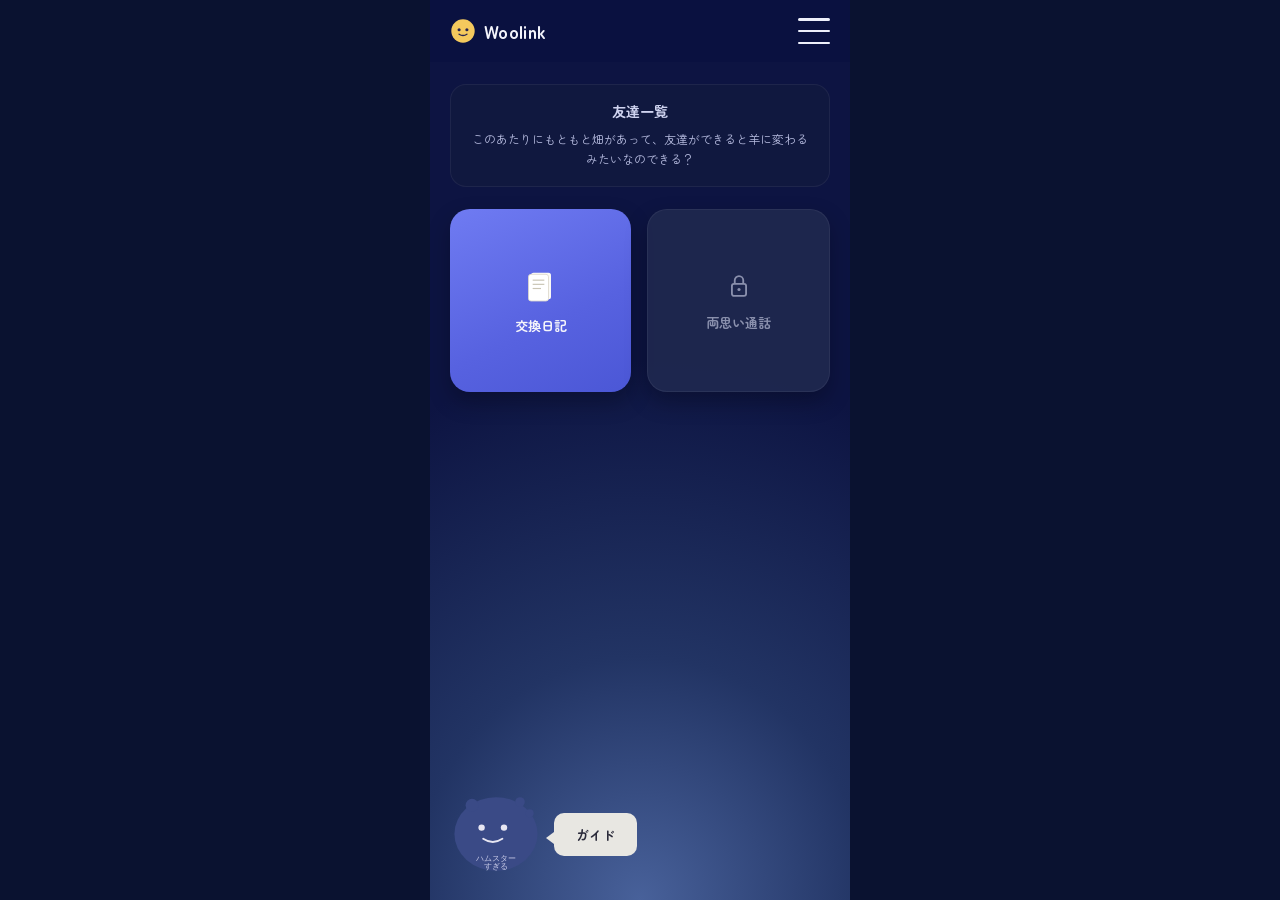
==== index.html @ 37bb602c "Add files via upload" ====
<!DOCTYPE html>
<html lang="ja">
<head>
<meta charset="UTF-8">
<meta name="viewport" content="width=device-width, initial-scale=1.0, maximum-scale=1.0, user-scalable=no">
<title>Woolink</title>
<link rel="stylesheet" href="style.css">
</head>
<body>

<div class="phone">

  <header class="topbar">
    <div class="brand">
      <svg class="brand-mark" viewBox="0 0 40 40" width="26" height="26" aria-hidden="true">
        <circle cx="20" cy="20" r="18" fill="#f4c95d"/>
        <circle cx="14" cy="18" r="2.4" fill="#2a2550"/>
        <circle cx="26" cy="18" r="2.4" fill="#2a2550"/>
        <path d="M14 25 Q20 29 26 25" stroke="#2a2550" stroke-width="2.2" fill="none" stroke-linecap="round"/>
      </svg>
      <span class="brand-name">Woolink</span>
    </div>
    <button class="menu-btn" id="menuBtn" aria-label="メニューを開く" aria-expanded="false" aria-controls="menuPanel">
      <span></span><span></span><span></span>
    </button>
  </header>

  <nav class="menu-panel" id="menuPanel" hidden>
    <a class="menu-item" href="placeholder.html?title=プロフィール">
      <span>プロフィール</span><svg viewBox="0 0 24 24" width="16" height="16"><path d="M9 6l6 6-6 6" stroke="currentColor" stroke-width="2" fill="none" stroke-linecap="round" stroke-linejoin="round"/></svg>
    </a>
    <a class="menu-item" href="placeholder.html?title=お知らせ">
      <span>お知らせ</span><svg viewBox="0 0 24 24" width="16" height="16"><path d="M9 6l6 6-6 6" stroke="currentColor" stroke-width="2" fill="none" stroke-linecap="round" stroke-linejoin="round"/></svg>
    </a>
    <a class="menu-item" href="placeholder.html?title=設定">
      <span>設定</span><svg viewBox="0 0 24 24" width="16" height="16"><path d="M9 6l6 6-6 6" stroke="currentColor" stroke-width="2" fill="none" stroke-linecap="round" stroke-linejoin="round"/></svg>
    </a>
    <a class="menu-item" href="placeholder.html?title=ヘルプ">
      <span>ヘルプ</span><svg viewBox="0 0 24 24" width="16" height="16"><path d="M9 6l6 6-6 6" stroke="currentColor" stroke-width="2" fill="none" stroke-linecap="round" stroke-linejoin="round"/></svg>
    </a>
    <a class="menu-item" href="placeholder.html?title=ログアウト">
      <span>ログアウト</span><svg viewBox="0 0 24 24" width="16" height="16"><path d="M9 6l6 6-6 6" stroke="currentColor" stroke-width="2" fill="none" stroke-linecap="round" stroke-linejoin="round"/></svg>
    </a>
  </nav>

  <main class="content">
    <section class="friend-card">
      <h1>友達一覧</h1>
      <p>このあたりにもともと畑があって、友達ができると羊に変わるみたいなのできる？</p>
    </section>

    <section class="actions">
      <a class="action-tile diary" href="placeholder.html?title=交換日記">
        <span class="badge" id="diaryBadge" aria-hidden="true"></span>
        <svg class="tile-icon" viewBox="0 0 48 48" width="40" height="40" aria-hidden="true">
          <rect x="12" y="8" width="24" height="32" rx="3" fill="#fbfaf6"/>
          <rect x="9" y="10" width="24" height="32" rx="3" fill="#ffffff" stroke="#dcd8cc" stroke-width="1"/>
          <line x1="14" y1="17" x2="28" y2="17" stroke="#c9c4b4" stroke-width="1.4"/>
          <line x1="14" y1="22" x2="28" y2="22" stroke="#c9c4b4" stroke-width="1.4"/>
          <line x1="14" y1="27" x2="24" y2="27" stroke="#c9c4b4" stroke-width="1.4"/>
        </svg>
        <span class="tile-label">交換日記</span>
      </a>

      <a class="action-tile call" href="placeholder.html?title=両思い通話">
        <svg class="tile-icon" viewBox="0 0 48 48" width="34" height="34" aria-hidden="true">
          <rect x="14" y="21" width="20" height="17" rx="3" fill="none" stroke="#8a90ad" stroke-width="2.6"/>
          <path d="M18 21v-5a6 6 0 0 1 12 0v5" fill="none" stroke="#8a90ad" stroke-width="2.6"/>
          <circle cx="24" cy="29" r="2.2" fill="#8a90ad"/>
        </svg>
        <span class="tile-label">両思い通話</span>
      </a>
    </section>
  </main>

  <footer class="mascot-row">
    <svg class="mascot" viewBox="0 0 120 110" width="96" height="88" aria-hidden="true">
      <ellipse cx="60" cy="60" rx="52" ry="46" fill="#3a4a86"/>
      <circle cx="30" cy="24" r="8" fill="#3a4a86"/>
      <circle cx="90" cy="20" r="6" fill="#3a4a86"/>
      <circle cx="102" cy="34" r="5" fill="#3a4a86"/>
      <circle cx="42" cy="52" r="4" fill="#e7e6f2"/>
      <circle cx="70" cy="52" r="4" fill="#e7e6f2"/>
      <path d="M44 66 Q56 74 68 66" stroke="#e7e6f2" stroke-width="2.4" fill="none" stroke-linecap="round"/>
      <text x="60" y="94" text-anchor="middle" font-size="10" fill="#c9cbe8" font-family="'Hiragino Sans','Noto Sans JP',sans-serif">ハムスター</text>
      <text x="60" y="104" text-anchor="middle" font-size="10" fill="#c9cbe8" font-family="'Hiragino Sans','Noto Sans JP',sans-serif">すぎる</text>
    </svg>
    <a class="guide-bubble" href="placeholder.html?title=ガイド">ガイド</a>
  </footer>

</div>

<script>
  // 交換日記に未読の更新がある場合だけ true にしてください（実データと連携する箇所）
  const hasDiaryNotification = false;
  const diaryBadge = document.getElementById('diaryBadge');
  if (hasDiaryNotification) {
    diaryBadge.classList.add('is-visible');
  }

  const menuBtn = document.getElementById('menuBtn');
  const menuPanel = document.getElementById('menuPanel');

  menuBtn.addEventListener('click', () => {
    const isOpen = !menuPanel.hidden;
    if (isOpen) {
      menuPanel.hidden = true;
      menuBtn.classList.remove('open');
      menuBtn.setAttribute('aria-expanded', 'false');
    } else {
      menuPanel.hidden = false;
      menuBtn.classList.add('open');
      menuBtn.setAttribute('aria-expanded', 'true');
    }
  });

  document.addEventListener('click', (e) => {
    if (!menuPanel.hidden && !menuPanel.contains(e.target) && !menuBtn.contains(e.target)) {
      menuPanel.hidden = true;
      menuBtn.classList.remove('open');
      menuBtn.setAttribute('aria-expanded', 'false');
    }
  });
</script>

</body>
</html>
---- style.css ----
@import url('https://fonts.googleapis.com/css2?family=Zen+Maru+Gothic:wght@400;500;700&display=swap');

* { box-sizing: border-box; }

html, body {
  margin: 0;
  padding: 0;
  height: 100%;
  font-family: 'Zen Maru Gothic', 'Hiragino Maru Gothic ProN', 'Hiragino Sans', sans-serif;
  background: #0a1230;
}

body {
  display: flex;
  justify-content: center;
  align-items: flex-start;
  min-height: 100vh;
}

.phone {
  position: relative;
  width: 100%;
  max-width: 420px;
  min-height: 100vh;
  overflow: hidden;
  background:
    radial-gradient(120% 60% at 50% 100%, #48619a 0%, #223464 45%, #0d1442 100%);
  color: #eef0fb;
  display: flex;
  flex-direction: column;
}

/* ---------- Header ---------- */

.topbar {
  display: flex;
  align-items: center;
  justify-content: space-between;
  padding: 18px 20px;
  background: #0a1140;
}

.brand {
  display: flex;
  align-items: center;
  gap: 8px;
}

.brand-name {
  font-weight: 700;
  font-size: 18px;
  letter-spacing: 0.02em;
  color: #f3f4fb;
}

.menu-btn {
  width: 32px;
  height: 26px;
  background: none;
  border: none;
  padding: 0;
  display: flex;
  flex-direction: column;
  justify-content: space-between;
  cursor: pointer;
}

.menu-btn span {
  display: block;
  height: 2.5px;
  width: 100%;
  background: #eef0fb;
  border-radius: 2px;
  transition: transform 0.2s ease, opacity 0.2s ease;
}

.menu-btn.open span:nth-child(1) { transform: translateY(11px) rotate(45deg); }
.menu-btn.open span:nth-child(2) { opacity: 0; }
.menu-btn.open span:nth-child(3) { transform: translateY(-11px) rotate(-45deg); }

/* ---------- Dropdown menu ---------- */

.menu-panel {
  position: absolute;
  top: 62px;
  right: 16px;
  z-index: 20;
  width: 200px;
  background: #f7f6f2;
  border-radius: 14px;
  box-shadow: 0 12px 30px rgba(0,0,0,0.35);
  padding: 6px;
  display: flex;
  flex-direction: column;
}

.menu-panel[hidden] {
  display: none;
}

.menu-item {
  display: flex;
  align-items: center;
  justify-content: space-between;
  padding: 13px 14px;
  color: #2b2b3a;
  text-decoration: none;
  font-size: 14.5px;
  border-radius: 10px;
}

.menu-item:not(:last-child) {
  border-bottom: 1px solid #e7e5dd;
  border-radius: 10px 10px 0 0;
}

.menu-item:active,
.menu-item:hover {
  background: #ece9e1;
}

.menu-item svg {
  color: #9c9a90;
  flex-shrink: 0;
}

/* ---------- Content ---------- */

.content {
  padding: 22px 20px 0;
  flex: 1;
}

.friend-card {
  background: rgba(20, 28, 62, 0.55);
  border: 1px solid rgba(255,255,255,0.06);
  border-radius: 16px;
  padding: 16px 18px;
  text-align: center;
}

.friend-card h1 {
  margin: 0 0 8px;
  font-size: 14px;
  font-weight: 700;
  color: #cfd3f0;
}

.friend-card p {
  margin: 0;
  font-size: 12px;
  line-height: 1.7;
  color: #b7bce0;
}

.actions {
  display: flex;
  gap: 16px;
  margin-top: 22px;
}

.action-tile {
  position: relative;
  flex: 1;
  aspect-ratio: 1 / 1;
  border-radius: 20px;
  display: flex;
  flex-direction: column;
  align-items: center;
  justify-content: center;
  gap: 10px;
  text-decoration: none;
  box-shadow: 0 10px 22px rgba(0,0,0,0.25);
}

.action-tile.diary {
  background: linear-gradient(155deg, #6f7bf2 0%, #5762e0 60%, #4b57d6 100%);
}

.action-tile.call {
  background: rgba(35, 44, 82, 0.75);
  border: 1px solid rgba(255,255,255,0.06);
}

.tile-label {
  font-size: 13px;
  font-weight: 700;
  color: #f5f5fb;
}

.action-tile.call .tile-label {
  color: #8a90ad;
}

.badge {
  position: absolute;
  top: -8px;
  left: -8px;
  width: 18px;
  height: 18px;
  border-radius: 50%;
  background: #f2c94c;
  border: 2px solid #0d1442;
  box-shadow: 0 3px 8px rgba(0,0,0,0.3);
  display: none;
}

.badge.is-visible {
  display: block;
}

/* ---------- Footer / mascot ---------- */

.mascot-row {
  display: flex;
  align-items: flex-end;
  gap: 10px;
  padding: 24px 18px 26px;
  margin-top: auto;
}

.guide-bubble {
  position: relative;
  background: #e8e7e2;
  color: #2b2b3a;
  text-decoration: none;
  font-size: 13px;
  font-weight: 700;
  padding: 12px 22px;
  border-radius: 10px;
  margin-bottom: 18px;
}

.guide-bubble::after {
  content: "";
  position: absolute;
  left: -8px;
  bottom: 12px;
  border-width: 6px 8px 6px 0;
  border-style: solid;
  border-color: transparent #e8e7e2 transparent transparent;
}

/* ---------- Placeholder page ---------- */

.placeholder-main {
  flex: 1;
  display: flex;
  flex-direction: column;
  align-items: center;
  justify-content: center;
  text-align: center;
  padding: 40px 24px;
  gap: 14px;
}

.placeholder-main h1 {
  font-size: 18px;
  color: #f3f4fb;
  margin: 0;
}

.placeholder-main p {
  font-size: 13px;
  color: #a9adcf;
  line-height: 1.8;
  margin: 0;
  max-width: 280px;
}

.placeholder-icon {
  width: 64px;
  height: 64px;
  border-radius: 50%;
  background: rgba(255,255,255,0.06);
  display: flex;
  align-items: center;
  justify-content: center;
  margin-bottom: 4px;
}

.back-btn {
  display: inline-flex;
  align-items: center;
  gap: 6px;
  background: none;
  border: 1px solid rgba(255,255,255,0.55);
  color: #eef0fb;
  font-family: inherit;
  font-size: 13px;
  font-weight: 700;
  padding: 12px 22px;
  border-radius: 999px;
  cursor: pointer;
  margin-top: 8px;
}

.back-btn:active {
  background: rgba(255,255,255,0.1);
}
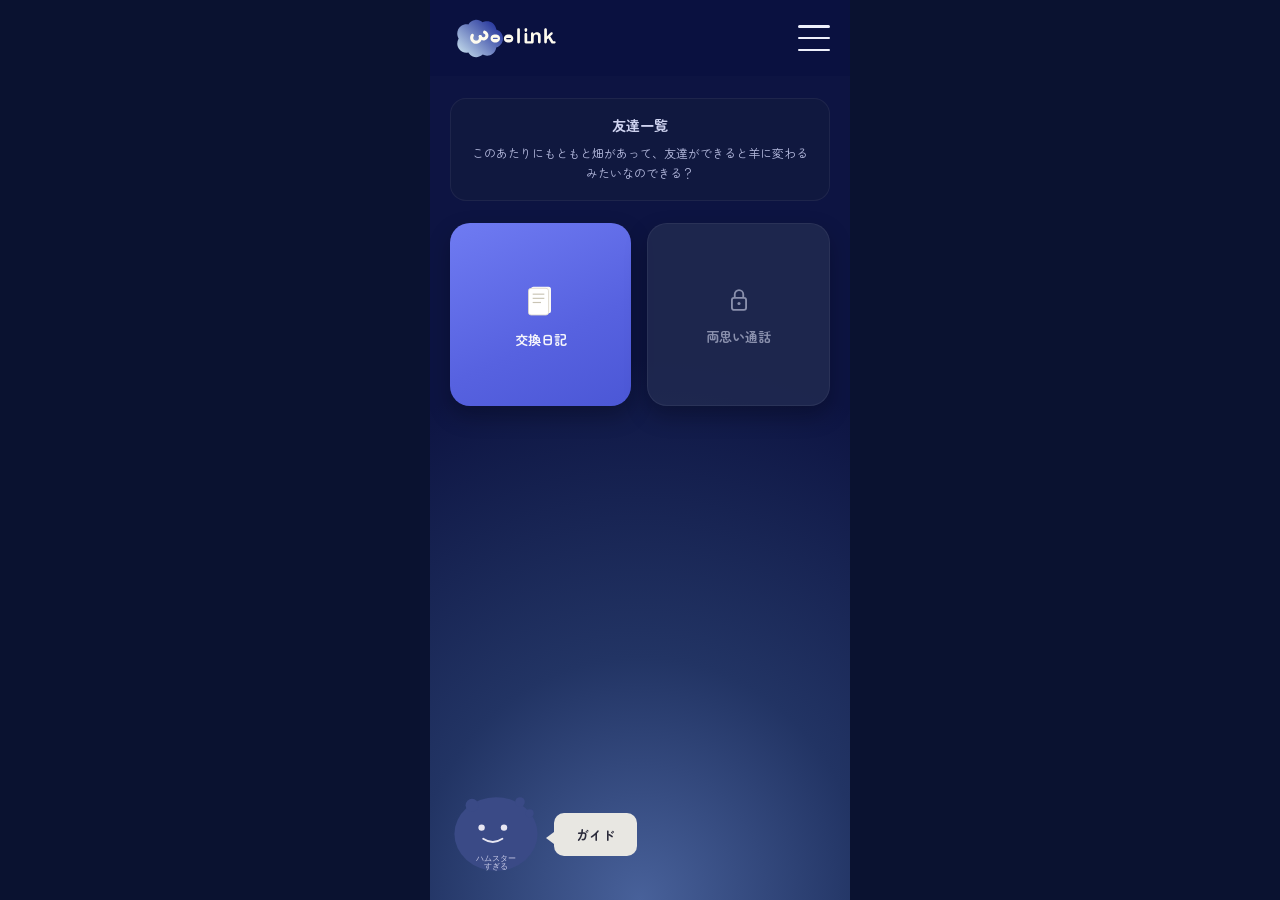
==== commit eee5bfda: "ヘッダーロゴの変更 ヘッダーのロゴを変更しました。" ====
--- a/index.html
+++ b/index.html
@@ -12,13 +12,7 @@
 
   <header class="topbar">
     <div class="brand">
-      <svg class="brand-mark" viewBox="0 0 40 40" width="26" height="26" aria-hidden="true">
-        <circle cx="20" cy="20" r="18" fill="#f4c95d"/>
-        <circle cx="14" cy="18" r="2.4" fill="#2a2550"/>
-        <circle cx="26" cy="18" r="2.4" fill="#2a2550"/>
-        <path d="M14 25 Q20 29 26 25" stroke="#2a2550" stroke-width="2.2" fill="none" stroke-linecap="round"/>
-      </svg>
-      <span class="brand-name">Woolink</span>
+      <img class="brand-name" src="picture/woolinkロゴ.svg" alt="Woolink">
     </div>
     <button class="menu-btn" id="menuBtn" aria-label="メニューを開く" aria-expanded="false" aria-controls="menuPanel">
       <span></span><span></span><span></span>
--- a/style.css
+++ b/style.css
@@ -47,10 +47,10 @@
 }
 
 .brand-name {
-  font-weight: 700;
-  font-size: 18px;
-  letter-spacing: 0.02em;
-  color: #f3f4fb;
+  display: block;
+  width: 120px;
+  height: 40px;
+  object-fit: contain;
 }
 
 .menu-btn {
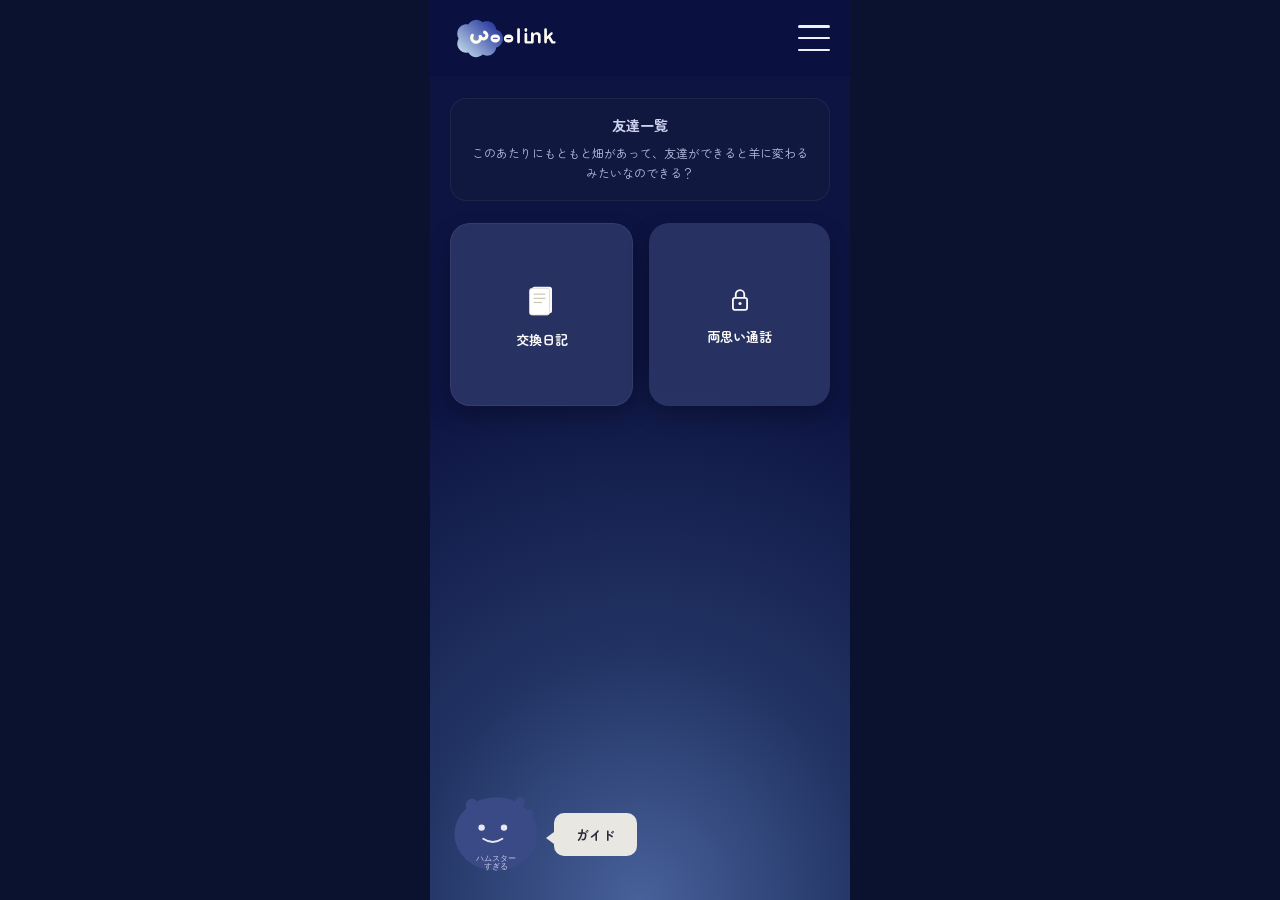
==== commit eb3faf03: "ボタン選択部分の変更 ボタンをインタラクディブに変更しました。" ====
--- a/index.html
+++ b/index.html
@@ -58,9 +58,9 @@
 
       <a class="action-tile call" href="placeholder.html?title=両思い通話">
         <svg class="tile-icon" viewBox="0 0 48 48" width="34" height="34" aria-hidden="true">
-          <rect x="14" y="21" width="20" height="17" rx="3" fill="none" stroke="#8a90ad" stroke-width="2.6"/>
-          <path d="M18 21v-5a6 6 0 0 1 12 0v5" fill="none" stroke="#8a90ad" stroke-width="2.6"/>
-          <circle cx="24" cy="29" r="2.2" fill="#8a90ad"/>
+          <rect x="14" y="21" width="20" height="17" rx="3" fill="none" stroke="#fbfaf6" stroke-width="2.6"/>
+          <path d="M18 21v-5a6 6 0 0 1 12 0v5" fill="none" stroke="#fbfaf6" stroke-width="2.6"/>
+          <circle cx="24" cy="29" r="2.2" fill="#fbfaf6"/>
         </svg>
         <span class="tile-label">両思い通話</span>
       </a>
--- a/style.css
+++ b/style.css
@@ -170,26 +170,47 @@
   justify-content: center;
   gap: 10px;
   text-decoration: none;
+  background: rgba(46, 57, 105, 0.82);
   box-shadow: 0 10px 22px rgba(0,0,0,0.25);
+  transition: transform 0.2s ease, box-shadow 0.2s ease, background 0.2s ease;
+}
+
+.action-tile:hover,
+.action-tile:focus {
+  transform: translateY(-4px);
+  box-shadow: 0 14px 28px rgba(0,0,0,0.35);
+  background: linear-gradient(155deg, #6f7bf2 0%, #5762e0 60%, #4b57d6 100%);
+}
+
+.action-tile:focus-visible {
+  outline: 2px solid #f4c95d;
+  outline-offset: 3px;
+}
+
+.tile-icon {
+  transition: transform 0.2s ease, filter 0.2s ease;
+}
+
+.action-tile:hover .tile-icon,
+.action-tile:focus .tile-icon {
+  transform: scale(1.14);
+  filter: drop-shadow(0 0 7px rgba(244, 201, 93, 0.85));
 }
 
 .action-tile.diary {
-  background: linear-gradient(155deg, #6f7bf2 0%, #5762e0 60%, #4b57d6 100%);
-}
-
-.action-tile.call {
-  background: rgba(35, 44, 82, 0.75);
   border: 1px solid rgba(255,255,255,0.06);
 }
 
 .tile-label {
   font-size: 13px;
   font-weight: 700;
-  color: #f5f5fb;
-}
-
-.action-tile.call .tile-label {
-  color: #8a90ad;
+  color: #fbfaf6;
+  transition: color 0.2s ease;
+}
+
+.action-tile:hover .tile-label,
+.action-tile:focus .tile-label {
+  color: #f4c95d;
 }
 
 .badge {
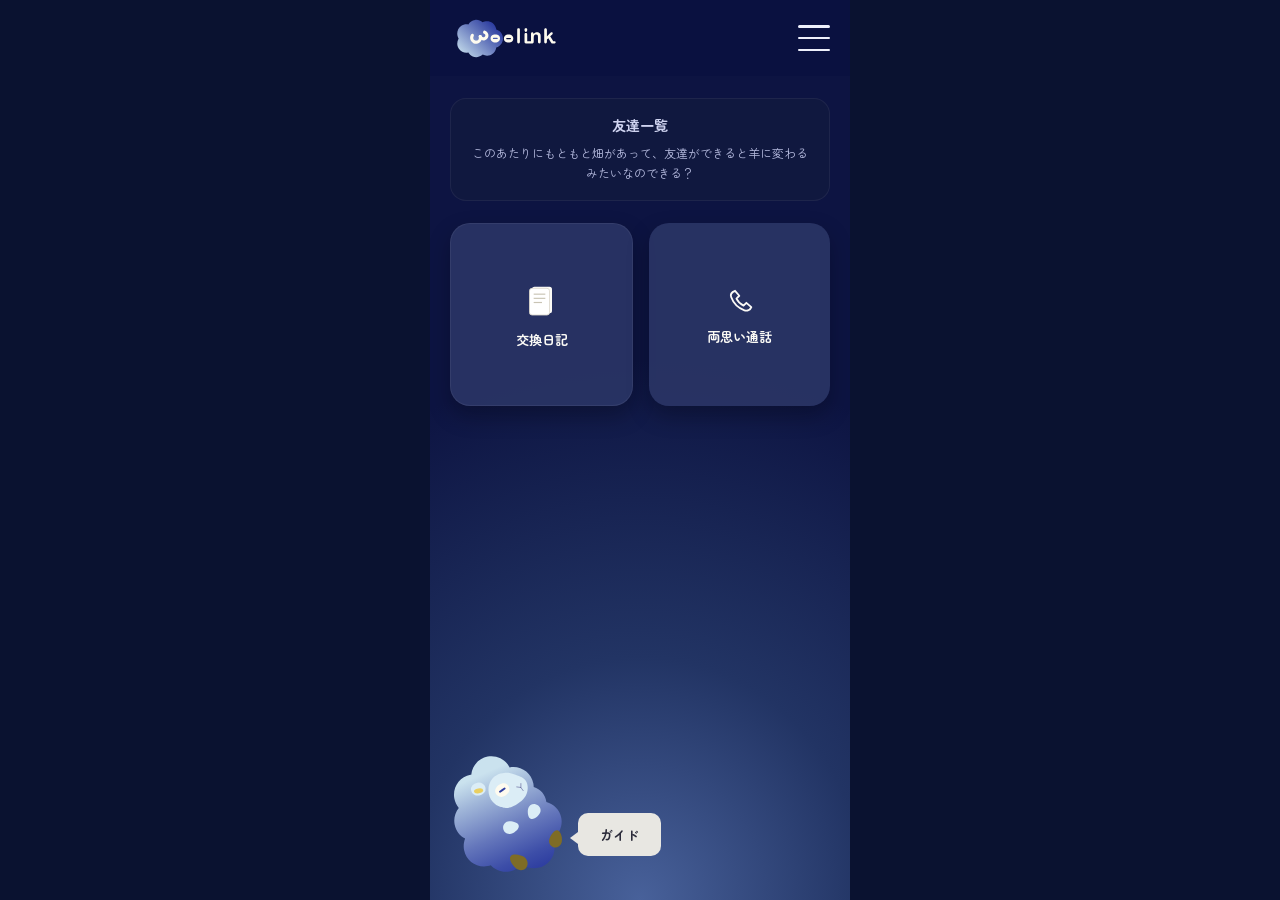
==== commit 1a0104d3: "Update website" ====
--- a/index.html
+++ b/index.html
@@ -58,9 +58,7 @@
 
       <a class="action-tile call" href="placeholder.html?title=両思い通話">
         <svg class="tile-icon" viewBox="0 0 48 48" width="34" height="34" aria-hidden="true">
-          <rect x="14" y="21" width="20" height="17" rx="3" fill="none" stroke="#fbfaf6" stroke-width="2.6"/>
-          <path d="M18 21v-5a6 6 0 0 1 12 0v5" fill="none" stroke="#fbfaf6" stroke-width="2.6"/>
-          <circle cx="24" cy="29" r="2.2" fill="#fbfaf6"/>
+          <path d="M17 11l6 7-4 4c2.2 4.5 5.5 7.8 10 10l4-4 7 6c-1.6 4.2-5.9 5.9-9.8 4.5-8.8-3.2-15.5-9.9-18.7-18.7C10.1 15.9 12.8 12.6 17 11Z" fill="none" stroke="#fbfaf6" stroke-width="2.6" stroke-linecap="round" stroke-linejoin="round"/>
         </svg>
         <span class="tile-label">両思い通話</span>
       </a>
@@ -68,17 +66,7 @@
   </main>
 
   <footer class="mascot-row">
-    <svg class="mascot" viewBox="0 0 120 110" width="96" height="88" aria-hidden="true">
-      <ellipse cx="60" cy="60" rx="52" ry="46" fill="#3a4a86"/>
-      <circle cx="30" cy="24" r="8" fill="#3a4a86"/>
-      <circle cx="90" cy="20" r="6" fill="#3a4a86"/>
-      <circle cx="102" cy="34" r="5" fill="#3a4a86"/>
-      <circle cx="42" cy="52" r="4" fill="#e7e6f2"/>
-      <circle cx="70" cy="52" r="4" fill="#e7e6f2"/>
-      <path d="M44 66 Q56 74 68 66" stroke="#e7e6f2" stroke-width="2.4" fill="none" stroke-linecap="round"/>
-      <text x="60" y="94" text-anchor="middle" font-size="10" fill="#c9cbe8" font-family="'Hiragino Sans','Noto Sans JP',sans-serif">ハムスター</text>
-      <text x="60" y="104" text-anchor="middle" font-size="10" fill="#c9cbe8" font-family="'Hiragino Sans','Noto Sans JP',sans-serif">すぎる</text>
-    </svg>
+    <img class="mascot" src="picture/ガイド羊.svg" alt="ガイド羊" width="120" height="120">
     <a class="guide-bubble" href="placeholder.html?title=ガイド">ガイド</a>
   </footer>
 
